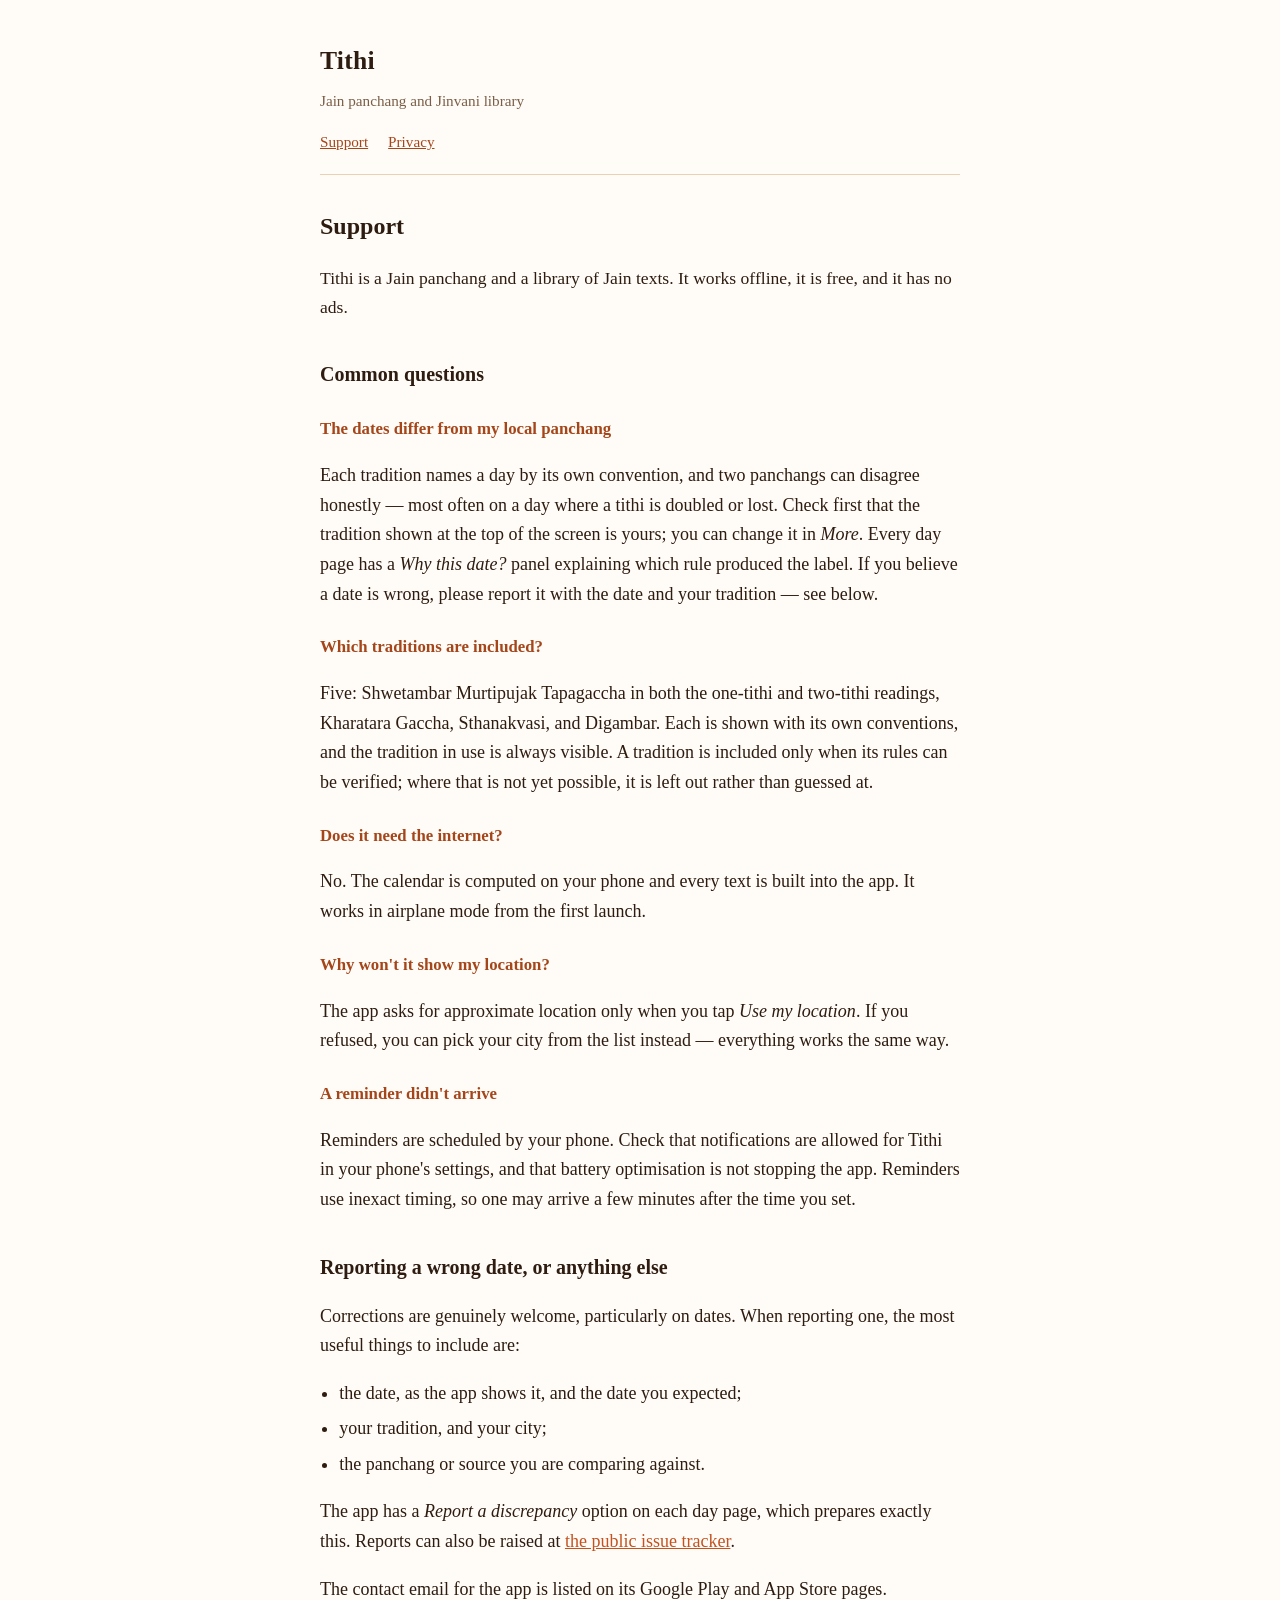
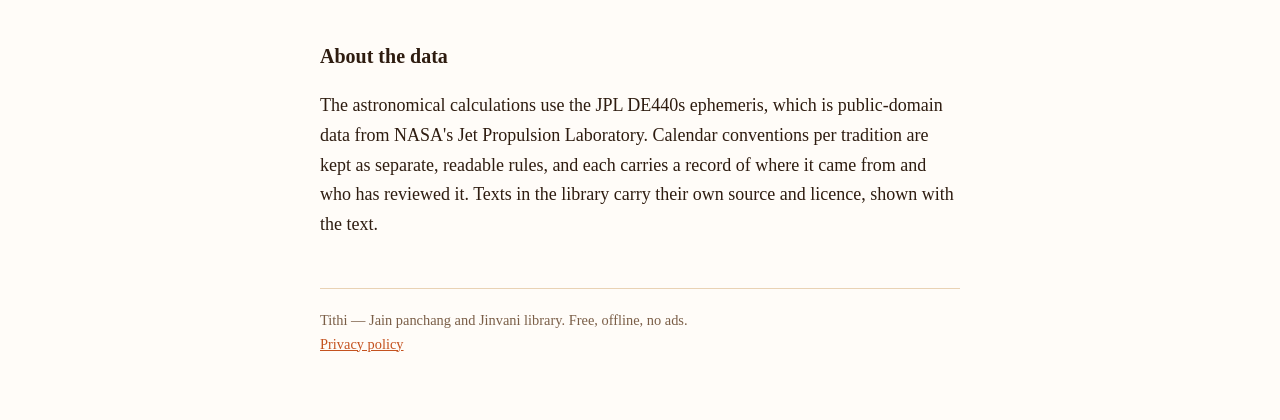
==== index.html @ 5e7230f5 "Privacy policy and support pages" ====
<!doctype html>
<html lang="en">
<head>
<meta charset="utf-8">
<meta name="viewport" content="width=device-width, initial-scale=1">
<title>Support — Tithi</title>
<meta name="description" content="Help and contact for Tithi, an offline Jain panchang and Jinvani library.">
<link rel="stylesheet" href="style.css">
</head>
<body>
<div class="wrap">
<header>
  <p class="mark">Tithi</p>
  <p class="sub">Jain panchang and Jinvani library</p>
  <nav><a href="index.html">Support</a><a href="privacy.html">Privacy</a></nav>
</header>

<h1 style="font-size:1.5rem;margin:0 0 .5rem">Support</h1>

<p class="lede">Tithi is a Jain panchang and a library of Jain texts. It works offline, it is
free, and it has no ads.</p>

<h2>Common questions</h2>

<h3>The dates differ from my local panchang</h3>
<p>Each tradition names a day by its own convention, and two panchangs can disagree honestly —
most often on a day where a tithi is doubled or lost. Check first that the tradition shown at
the top of the screen is yours; you can change it in <em>More</em>. Every day page has a
<em>Why this date?</em> panel explaining which rule produced the label. If you believe a date
is wrong, please report it with the date and your tradition — see below.</p>

<h3>Which traditions are included?</h3>
<p>Five: Shwetambar Murtipujak Tapagaccha in both the one-tithi and two-tithi readings,
Kharatara Gaccha, Sthanakvasi, and Digambar. Each is shown with its own conventions, and the
tradition in use is always visible. A tradition is included only when its rules can be
verified; where that is not yet possible, it is left out rather than guessed at.</p>

<h3>Does it need the internet?</h3>
<p>No. The calendar is computed on your phone and every text is built into the app. It works
in airplane mode from the first launch.</p>

<h3>Why won't it show my location?</h3>
<p>The app asks for approximate location only when you tap <em>Use my location</em>. If you
refused, you can pick your city from the list instead — everything works the same way.</p>

<h3>A reminder didn't arrive</h3>
<p>Reminders are scheduled by your phone. Check that notifications are allowed for Tithi in
your phone's settings, and that battery optimisation is not stopping the app. Reminders use
inexact timing, so one may arrive a few minutes after the time you set.</p>

<h2>Reporting a wrong date, or anything else</h2>

<p>Corrections are genuinely welcome, particularly on dates. When reporting one, the most
useful things to include are:</p>

<ul>
<li>the date, as the app shows it, and the date you expected;</li>
<li>your tradition, and your city;</li>
<li>the panchang or source you are comparing against.</li>
</ul>

<p>The app has a <em>Report a discrepancy</em> option on each day page, which prepares exactly
this. Reports can also be raised at
<a href="https://github.com/HarshDeep-dev/tithi-support/issues">the public issue tracker</a>.</p>

<p>The contact email for the app is listed on its Google Play and App Store pages.</p>

<h2>About the data</h2>

<p>The astronomical calculations use the JPL DE440s ephemeris, which is public-domain data
from NASA's Jet Propulsion Laboratory. Calendar conventions per tradition are kept as separate,
readable rules, and each carries a record of where it came from and who has reviewed it. Texts
in the library carry their own source and licence, shown with the text.</p>

<footer>
Tithi — Jain panchang and Jinvani library. Free, offline, no ads.
<br><a href="privacy.html">Privacy policy</a>
</footer>
</div>
</body>
</html>
---- style.css ----
/* No web fonts, no analytics, no third-party anything: a page about not tracking
   people should not make their browser talk to a CDN to render itself. */
:root {
  --paper: #FFFCF8;
  --card: #FBF1E4;
  --hairline: #E9D2B4;
  --ink: #2E1C10;
  --ink2: #7A5E47;
  --kesar-deep: #A5461A;
  --kesar-ink: #C4521F;
}
* { box-sizing: border-box; }
body {
  margin: 0;
  background: var(--paper);
  color: var(--ink);
  font-family: "Iowan Old Style", "Palatino Linotype", Palatino, Georgia, "Noto Serif", serif;
  font-size: 18px;
  line-height: 1.65;
}
.wrap { max-width: 42rem; margin: 0 auto; padding: 2.5rem 1rem 4rem; }
header { border-bottom: 1px solid var(--hairline); padding-bottom: 1.25rem; margin-bottom: 2rem; }
.mark { font-size: 1.6rem; font-weight: 600; letter-spacing: .01em; margin: 0; }
.sub { color: var(--ink2); margin: .35rem 0 0; font-size: .95rem; }
nav { margin-top: 1rem; font-size: .95rem; }
nav a { color: var(--kesar-deep); margin-right: 1.25rem; }
a { color: var(--kesar-ink); }
a:hover { color: var(--kesar-deep); }
h2 { font-size: 1.25rem; margin: 2.25rem 0 .5rem; }
h3 { font-size: 1.05rem; margin: 1.5rem 0 .35rem; color: var(--kesar-deep); }
.card {
  background: var(--card);
  border: 1px solid var(--hairline);
  border-radius: 12px;
  padding: 1rem 1.25rem;
  margin: 1.5rem 0;
}
.lede { font-size: 1.1rem; }
ul { padding-left: 1.2rem; }
li { margin: .35rem 0; }
footer {
  margin-top: 3rem; padding-top: 1.25rem;
  border-top: 1px solid var(--hairline);
  color: var(--ink2); font-size: .9rem;
}
table { border-collapse: collapse; width: 100%; margin: 1rem 0; font-size: .95rem; }
th, td { text-align: left; padding: .5rem .6rem; border-bottom: 1px solid var(--hairline); vertical-align: top; }
th { color: var(--ink2); font-weight: 600; }
@media (max-width: 480px) { body { font-size: 17px; } .wrap { padding: 1.75rem 1rem 3rem; } }
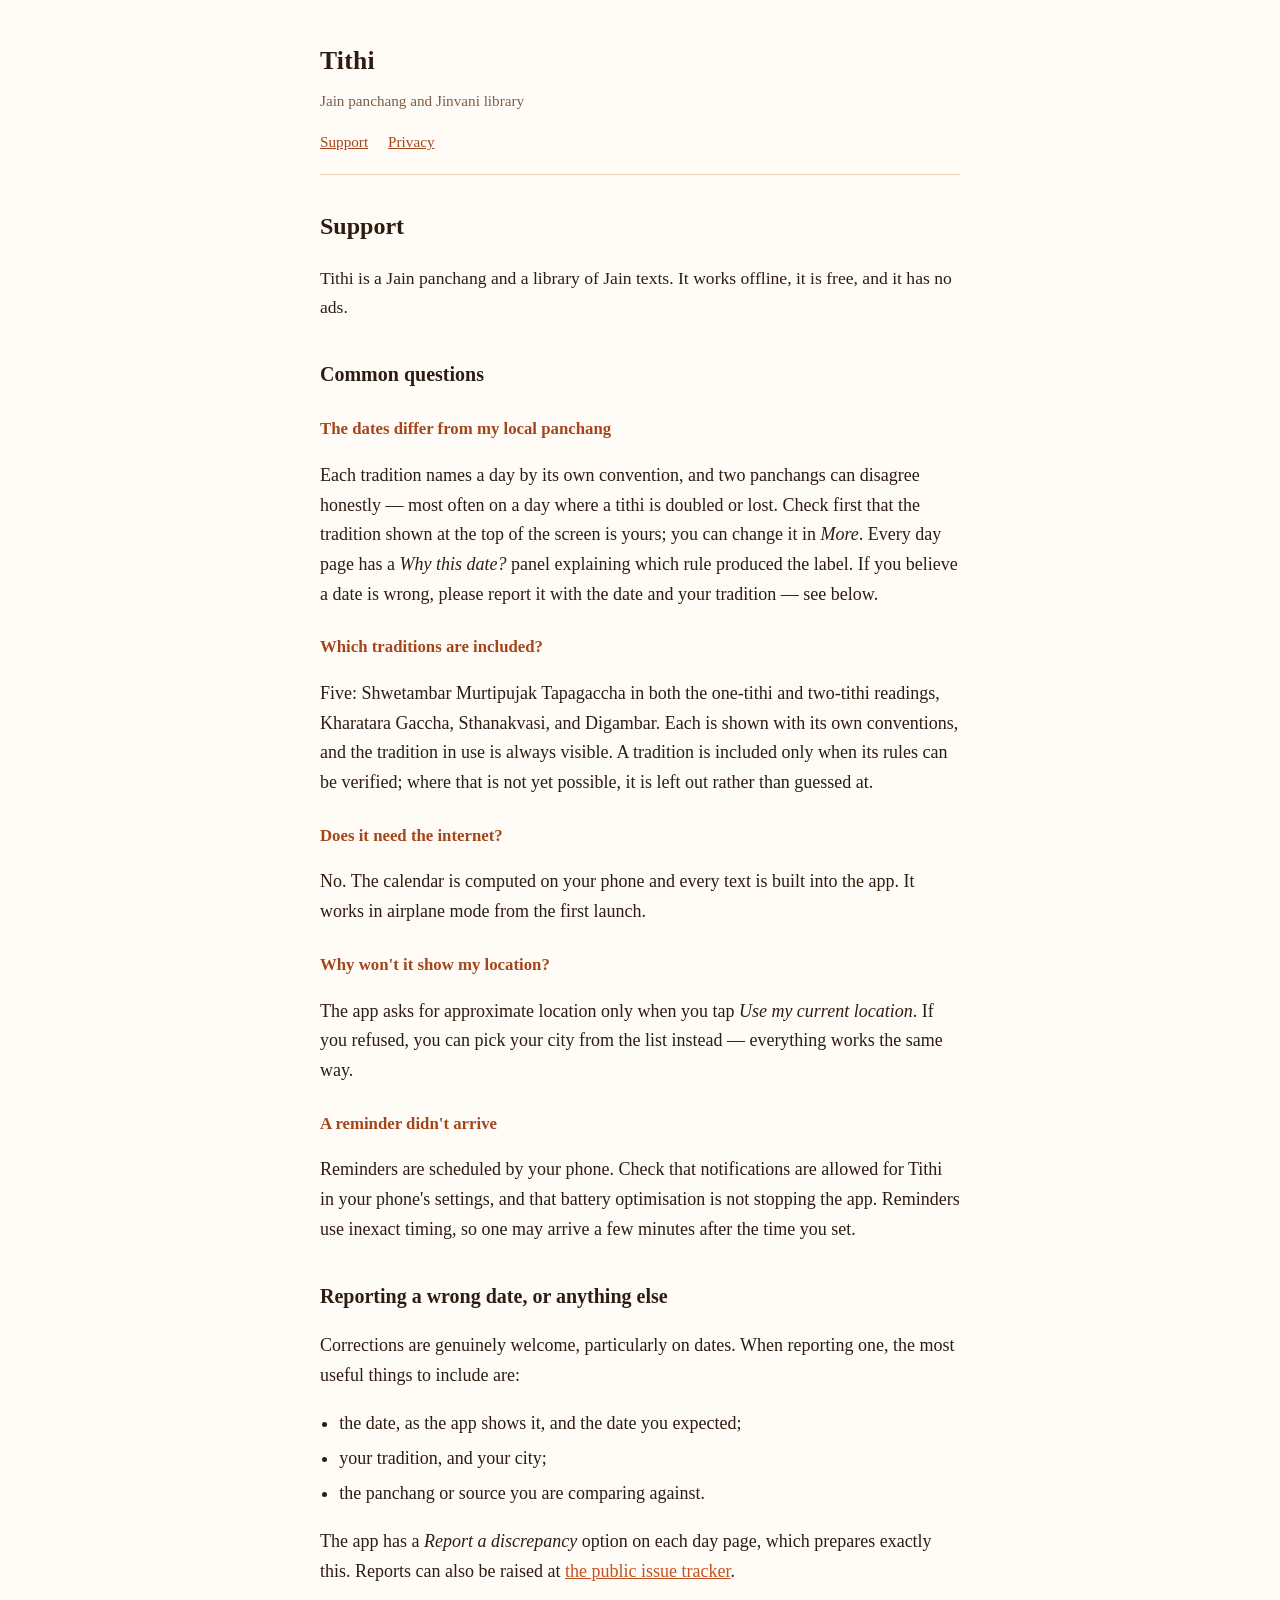
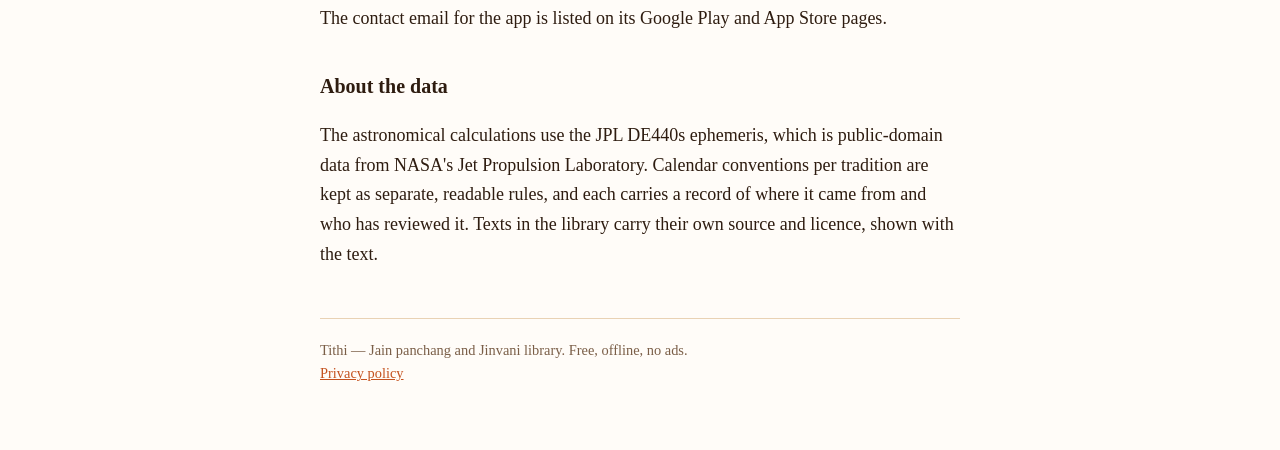
==== commit e6c57d53: "Quote the real button, "Use my current location"; spell pachchakkhan; tradition, not sect Matches th" ====
--- a/index.html
+++ b/index.html
@@ -40,7 +40,7 @@
 in airplane mode from the first launch.</p>
 
 <h3>Why won't it show my location?</h3>
-<p>The app asks for approximate location only when you tap <em>Use my location</em>. If you
+<p>The app asks for approximate location only when you tap <em>Use my current location</em>. If you
 refused, you can pick your city from the list instead — everything works the same way.</p>
 
 <h3>A reminder didn't arrive</h3>
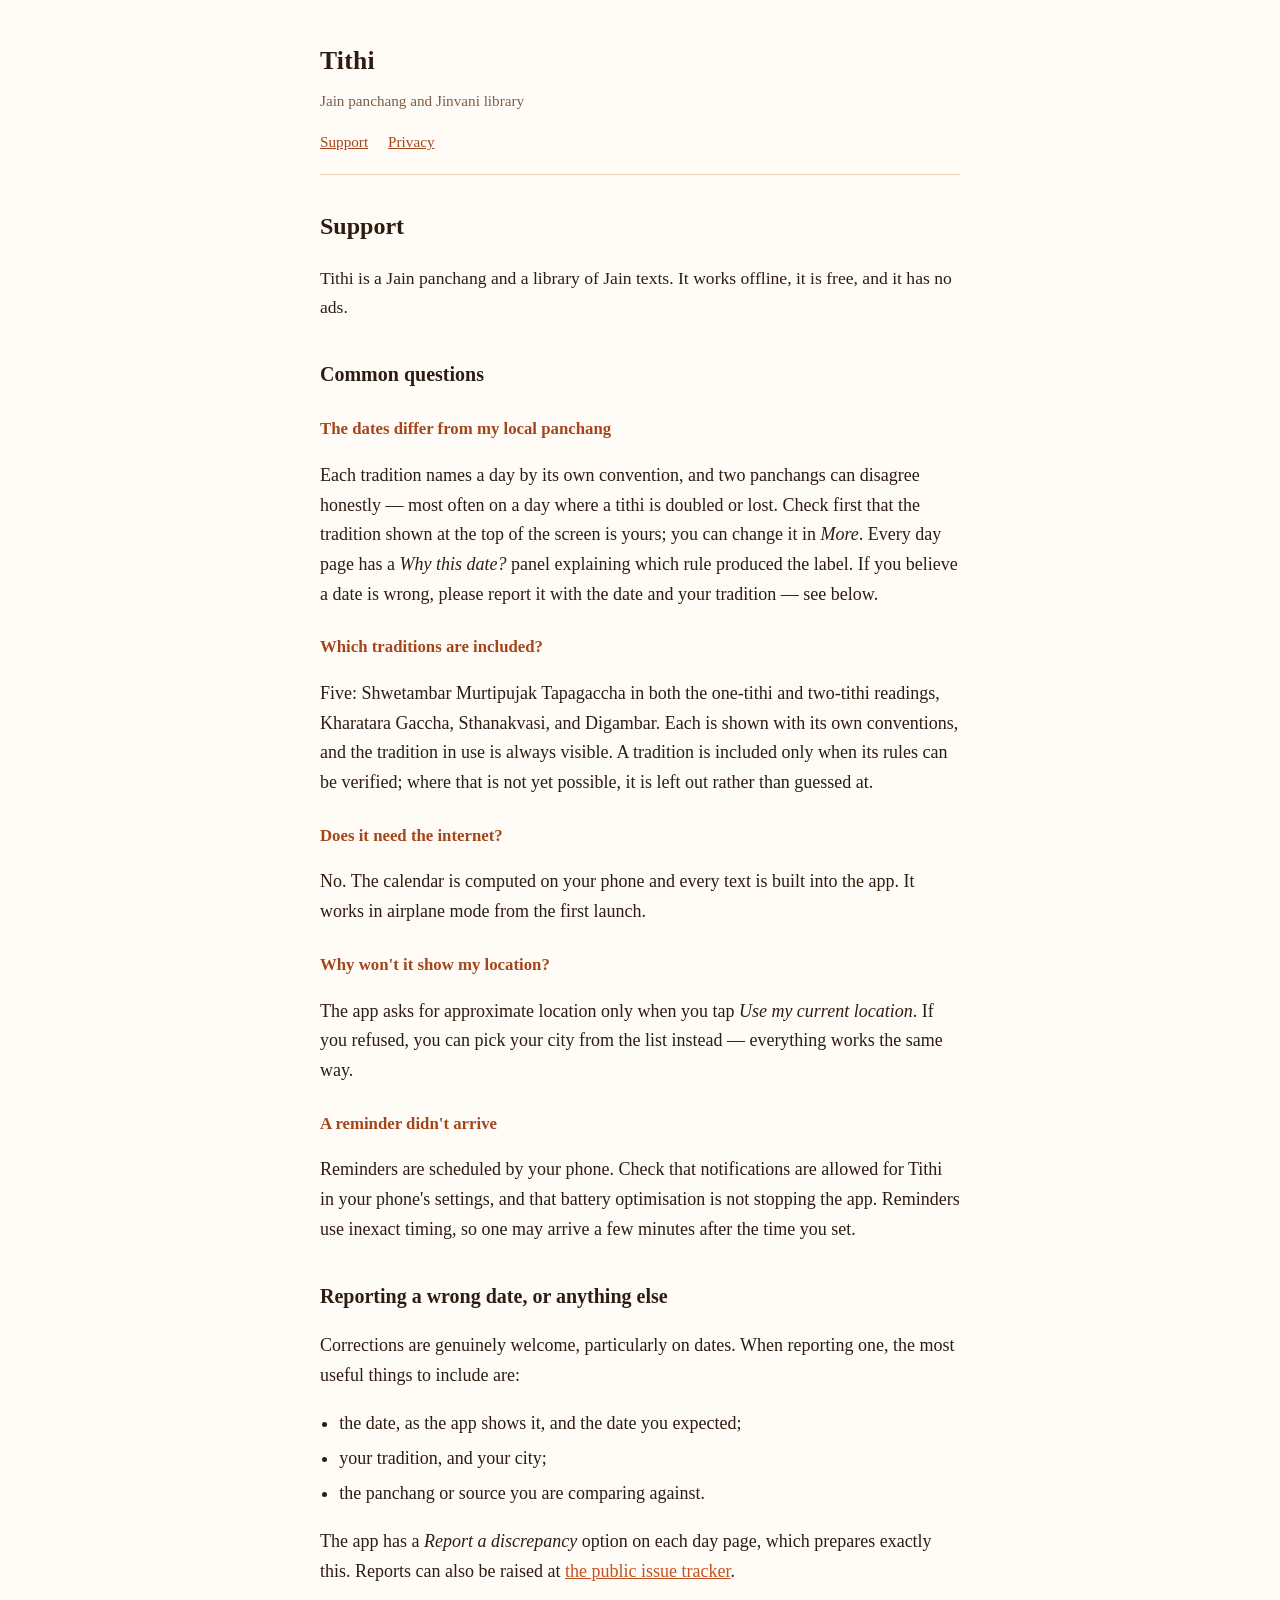
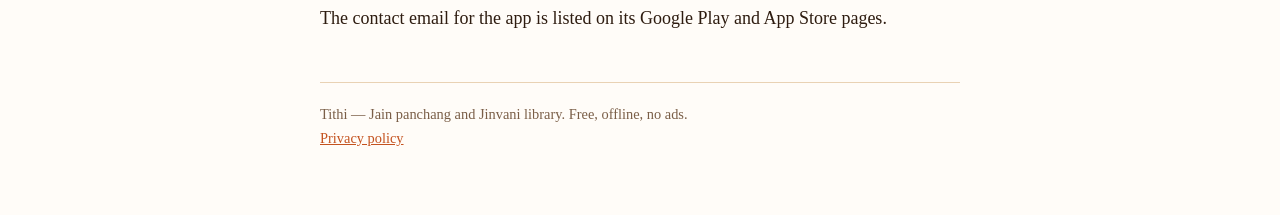
==== commit 7532167a: "Privacy policy for the current build (26 Sep): FCM token only after opt-in, usage data opt-in, locat" ====
--- a/index.html
+++ b/index.html
@@ -65,13 +65,6 @@
 
 <p>The contact email for the app is listed on its Google Play and App Store pages.</p>
 
-<h2>About the data</h2>
-
-<p>The astronomical calculations use the JPL DE440s ephemeris, which is public-domain data
-from NASA's Jet Propulsion Laboratory. Calendar conventions per tradition are kept as separate,
-readable rules, and each carries a record of where it came from and who has reviewed it. Texts
-in the library carry their own source and licence, shown with the text.</p>
-
 <footer>
 Tithi — Jain panchang and Jinvani library. Free, offline, no ads.
 <br><a href="privacy.html">Privacy policy</a>
